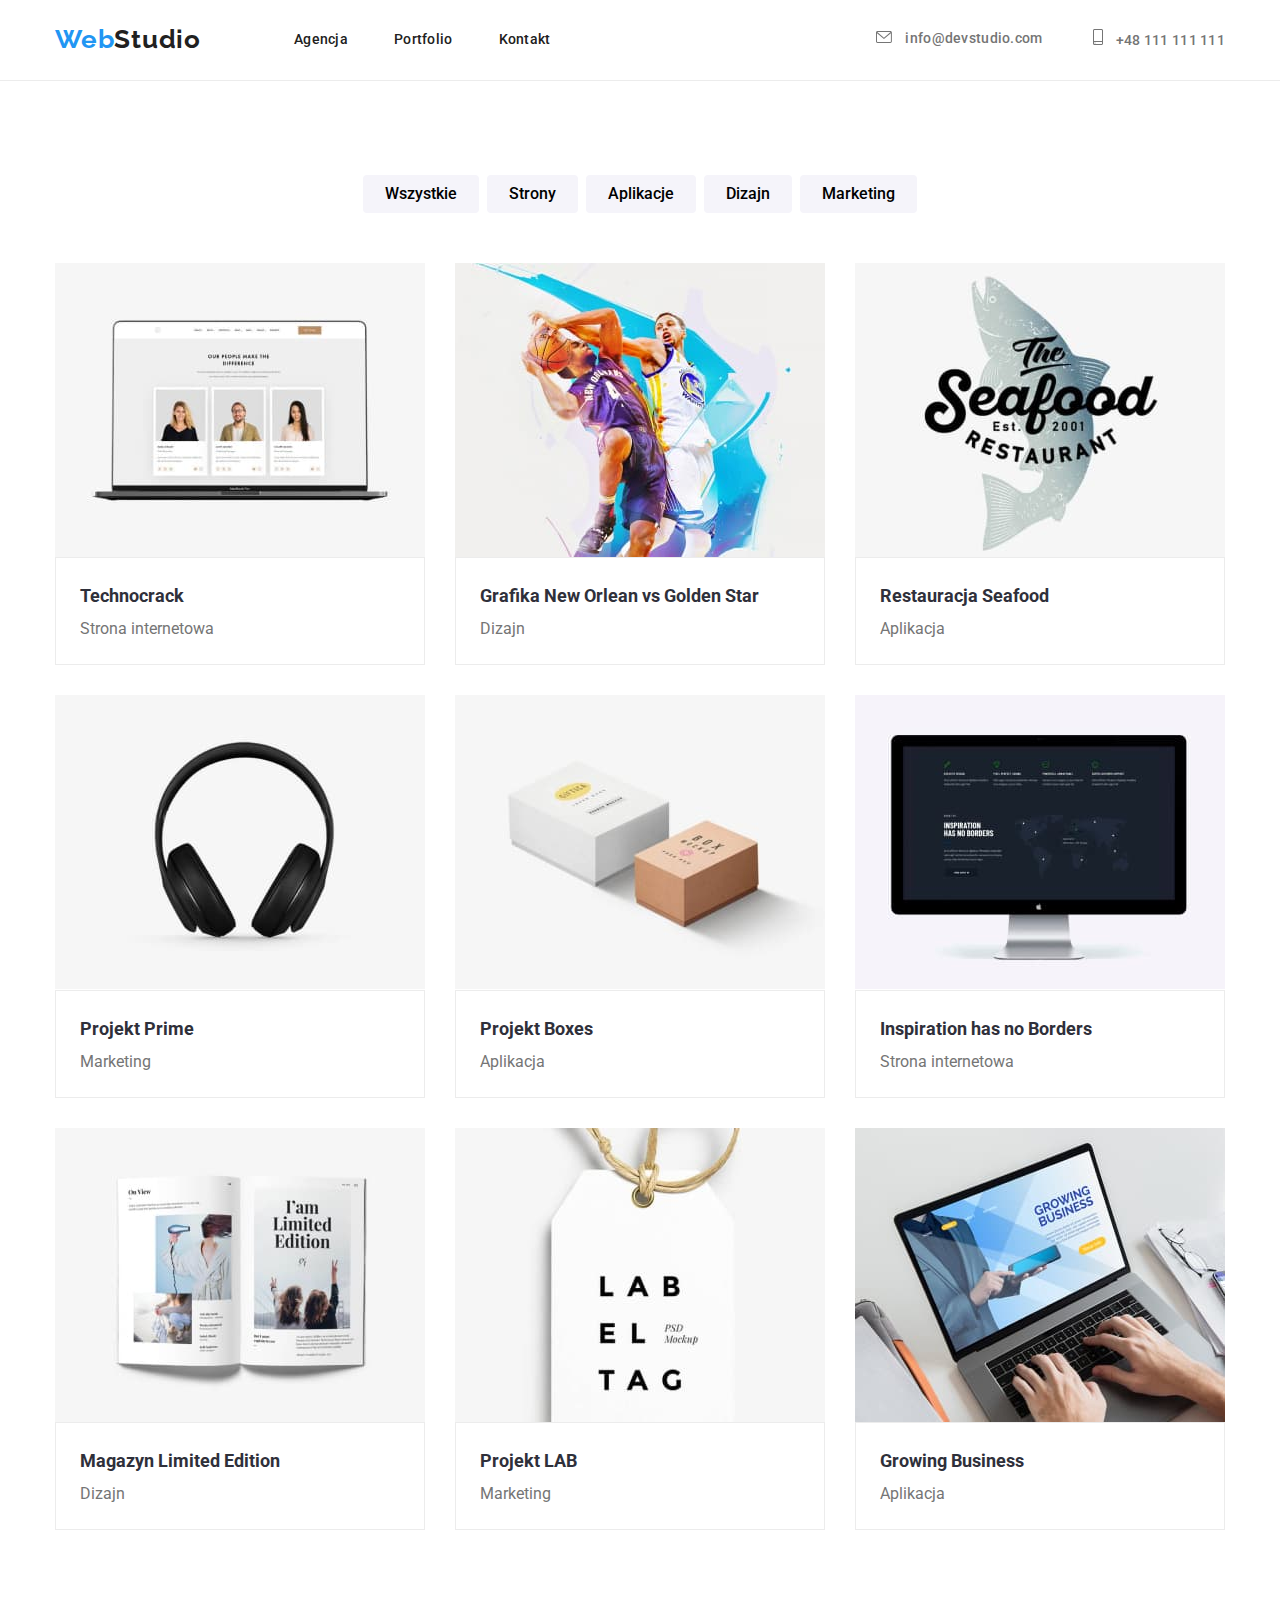
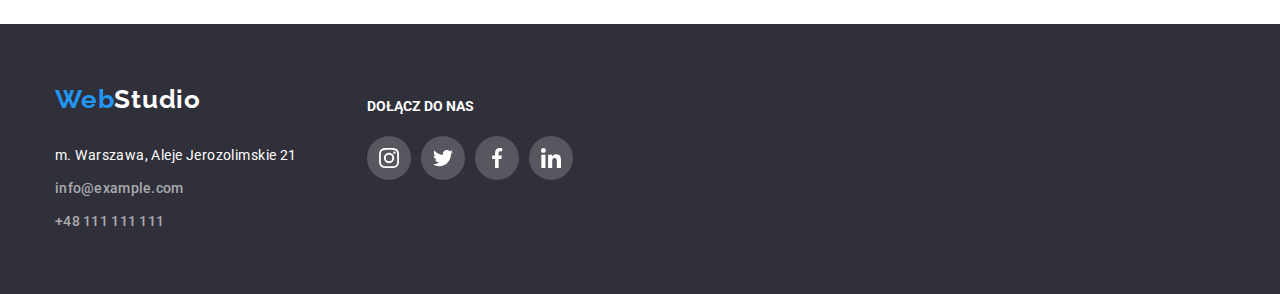
==== portfolio.html @ 7858a99c "Iniciation" ====
<!DOCTYPE html>
<html lang="pl">
    <head>
        <meta charset="UTF-8" />
        <meta http-equiv="x-ua-compatible" content="ie=edge" />
        <meta name="viewport" content="width=device-width, initial-scale=1.0" />
        <title>Zadanie domowe - portfolio</title>
        <link rel="stylesheet" href="css/modern-normalize.min.css" />
        <link rel="preconnect" href="https://fonts.googleapis.com" />
        <link rel="preconnect" href="https://fonts.gstatic.com" crossorigin />
        <link
            href="https://fonts.googleapis.com/css2?family=Raleway:wght@700&family=Roboto:wght@400;500;700;900&display=swap"
            rel="stylesheet"
        />
        <link rel="stylesheet" href="css/style.css" />
    </head>
    <body>
        <header class="header">
            <div class="container header-wrapper">
                <nav class="header-nav">
                    <a class="logo" href="./index.html"
                        >Web<span class="logo-black">Studio</span></a
                    >
                    <ul class="header-menu">
                        <li>
                            <a class="header-font" href="./index.html"
                                >Agencja</a
                            >
                        </li>
                        <li>
                            <a class="header-font" href="./portfolio.html"
                                >Portfolio</a
                            >
                        </li>
                        <li>
                            <a class="header-font" href="#">Kontakt</a>
                        </li>
                    </ul>
                </nav>
                <ul class="header-contacts">
                    <li>
                        <a
                            class="contact-font contact-link"
                            href="mailto:info@devstudio.com"
                        >
                            <svg class="contact-icon" width="16" height="12">
                                <use
                                    href="./images/svg/icons.svg#icon-envelope"
                                ></use>
                            </svg>
                            info@devstudio.com
                        </a>
                    </li>
                    <li>
                        <a class="contact-font" href="tel:48111111111"
                            ><svg class="contact-icon" width="10" height="16">
                                <use
                                    href="./images/svg/icons.svg#icon-smartphone"
                                ></use>
                            </svg>
                            +48 111 111 111
                        </a>
                    </li>
                </ul>
            </div>
        </header>
        <main>
            <!-- Buttony -->
            <section class="section">
                <div class="container">
                    <ul class="filters">
                        <li>
                            <button class="button" type="button">
                                Wszystkie
                            </button>
                        </li>
                        <li>
                            <button class="button" type="button">Strony</button>
                        </li>
                        <li>
                            <button class="button" type="button">
                                Aplikacje
                            </button>
                        </li>
                        <li>
                            <button class="button" type="button">Dizajn</button>
                        </li>
                        <li>
                            <button class="button" type="button">
                                Marketing
                            </button>
                        </li>
                    </ul>

                    <!-- Główna treść strony-->

                    <ul class="products">
                        <li class="product">
                            <img
                                src="images/portfolio/img.jpg"
                                alt="Zdjęcia 3 pracowników"
                                width="370"
                                height="294"
                            />
                            <div class="product-footer">
                                <h3 class="product-name">Technocrack</h3>
                                <p class="product-description">
                                    Strona internetowa
                                </p>
                            </div>
                        </li>
                        <li class="product">
                            <img
                                src="images/portfolio/img-1.jpg"
                                alt="Koszykarzy walczących o piłkę"
                                width="370"
                                height="294"
                            />
                            <div class="product-footer">
                                <h3 class="product-name">
                                    Grafika New Orlean vs Golden Star
                                </h3>
                                <p class="product-description">Dizajn</p>
                            </div>
                        </li>
                        <li class="product">
                            <img
                                src="images/portfolio/img-2.jpg"
                                alt="Logo restauracji The Seafood"
                                width="370"
                                height="294"
                            />
                            <div class="product-footer">
                                <h3 class="product-name">
                                    Restauracja Seafood
                                </h3>
                                <p class="product-description">Aplikacja</p>
                            </div>
                        </li>
                        <li class="product">
                            <img
                                src="images/portfolio/img-3.jpg"
                                alt="Czarne słuchawki"
                                width="370"
                                height="294"
                            />
                            <div class="product-footer">
                                <h3 class="product-name">Projekt Prime</h3>
                                <p class="product-description">Marketing</p>
                            </div>
                        </li>
                        <li class="product">
                            <img
                                src="images/portfolio/img-4.jpg"
                                alt="Dwa pudełka"
                                width="370"
                                height="294"
                            />
                            <div class="product-footer">
                                <h3 class="product-name">Projekt Boxes</h3>
                                <p class="product-description">Aplikacja</p>
                            </div>
                        </li>
                        <li class="product">
                            <img
                                src="images/portfolio/img-5.jpg"
                                alt="Strona analizjąca mapę świata"
                                width="370"
                                height="294"
                            />
                            <div class="product-footer">
                                <h3 class="product-name">
                                    Inspiration has no Borders
                                </h3>
                                <p class="product-description">
                                    Strona internetowa
                                </p>
                            </div>
                        </li>
                        <li class="product">
                            <img
                                src="images/portfolio/img-6.jpg"
                                alt="Zdjęcie magazynu Limited Edition"
                                width="370"
                                height="294"
                            />
                            <div class="product-footer">
                                <h3 class="product-name">
                                    Magazyn Limited Edition
                                </h3>
                                <p class="product-description">Dizajn</p>
                            </div>
                        </li>
                        <li class="product">
                            <img
                                src="images/portfolio/img-7.jpg"
                                alt="Plakietka z napisem LABEL TAG"
                                width="370"
                                height="294"
                            />
                            <div class="product-footer">
                                <h3 class="product-name">Projekt LAB</h3>
                                <p class="product-description">Marketing</p>
                            </div>
                        </li>
                        <li class="product">
                            <img
                                src="images/portfolio/img-8.jpg"
                                alt="Zdjęcie laptopa wyświetlającego stronę Growing Business"
                                width="370"
                                height="294"
                            />
                            <div class="product-footer">
                                <h3 class="product-name">Growing Business</h3>
                                <p class="product-description">Aplikacja</p>
                            </div>
                        </li>
                    </ul>
                </div>
            </section>
        </main>
        <footer class="footer">
            <div class="container footer-wrapper">
                <div class="address-container">
                    <a class="logo" href="./index.html"
                        >Web<span class="logo-white">Studio</span></a
                    >
                    <address class="address-container">
                        <a
                            class="address"
                            href="https://goo.gl/maps/V1taE6vsMn2LFqJW6"
                            target="_blank"
                            >m. Warszawa, Aleje Jerozolimskie 21</a
                        >
                        <a class="footer-font" href="mailto:info@example.com"
                            >info@example.com</a
                        >
                        <a class="footer-font" href="tel:48111111111"
                            >+48 111 111 111</a
                        >
                    </address>
                </div>

                <div class="join-us-container">
                    <h4 class="join-us">DOŁĄCZ DO NAS</h4>
                    <div class="join-us-social">
                        <a class="join-us-size" href="#">
                            <div class="join-us-size">
                                <svg
                                    class="icon-join-us-details"
                                    width="20"
                                    height="20"
                                >
                                    <use
                                        href="./images/svg/icons.svg#icon-instagram-2"
                                    ></use>
                                </svg></div></a
                        ><a class="join-us-size" href="#">
                            <div class="join-us-size">
                                <svg
                                    class="icon-join-us-details"
                                    width="20"
                                    height="20"
                                >
                                    <use
                                        href="./images/svg/icons.svg#icon-twitter-1"
                                    ></use>
                                </svg></div></a
                        ><a class="join-us-size" href="#">
                            <div class="join-us-size">
                                <svg
                                    class="icon-join-us-details"
                                    width="20"
                                    height="20"
                                >
                                    <use
                                        href="./images/svg/icons.svg#icon-facebook-1"
                                    ></use>
                                </svg></div></a
                        ><a class="join-us-size" href="#">
                            <div class="join-us-size">
                                <svg
                                    class="icon-join-us-details"
                                    width="20"
                                    height="20"
                                >
                                    <use
                                        href="./images/svg/icons.svg#icon-linkedin-1"
                                    ></use>
                                </svg></div
                        ></a>
                    </div>
                </div>
            </div>
        </footer>
    </body>
</html>
---- css/style.css ----
/*Globals - klasy stosowane globalnie*/
* {
    margin: 0;
    padding: 0;
}
:hover,
:focus {
    transition-duration: 250ms;
    transition-delay: cubic-bezier(0.4, 0, 0.2, 1);
}
body {
    font-family: 'Roboto', sans-serif;
    color: var(--dark-font);
}
:root {
    --dark-font: #212121;
    --grey-font: #757575;
    --white-font: #ffffff;
    --ash-font: rgba(255, 255, 255, 0.6);
    --only-blue: #2196f3;
    --dark-background: #2f303a;
    --grey-background: #f5f4fa;
    --grey-icon: #afb1b8;
}
ul {
    list-style-type: none;
}
.section {
    padding: 94px 0;
}
.container {
    width: 100%;
    max-width: 1200px;
    padding: 0 15px;
    margin: 0 auto;
}
.backgroud-black {
    background-color: var(--dark-background);
}
.background-grey {
    background-color: var(--grey-background);
}
svg {
    fill: var(--grey-font);
}

/*header*/
.header {
    padding: 24px 0 25px;
    border-bottom: 1px solid #ececec;
}
.header-wrapper {
    display: flex;
    justify-content: space-between;
    align-items: center;
}
.header-nav {
    display: flex;
    align-items: center;
    gap: 93px;
}
.header-menu {
    display: flex;
    gap: 46px;
}

.header-contacts {
    display: flex;
    gap: 50px;
}
.header-font {
    font-style: normal;
    text-decoration: none;
    color: var(--dark-font);
    font-weight: 500;
    font-size: 14px;
    line-height: 1.14;
    letter-spacing: 0.02em;
}
.contact-font {
    font-style: normal;
    text-decoration: none;
    color: var(--grey-font);
    font-weight: 500;
    font-size: 14px;
    line-height: 1.14;
    letter-spacing: 0.02em;
}
.contact-icon {
    margin-right: 10px;
}
.contact-font:hover .contact-icon,
.contact-font:hover,
.header-font:hover {
    color: var(--only-blue);
    fill: currentColor;
}
.contact-font:focus .contact-icon,
.contact-font:focus,
.header-font:focus {
    color: var(--only-blue);
    fill: currentColor;
}

.logo {
    font-family: 'Raleway';
    color: var(--only-blue);
    text-decoration: none;
    font-size: 26px;
    line-height: 1.19;
    font-weight: 700;
    letter-spacing: 0.03em;
}
.logo-white {
    color: var(--white-font);
}
.logo-black {
    color: var(--dark-font);
}
/* HERO */
.hero {
    color: var(--white-font);
    margin: 0 auto;
    padding-top: 200px;
    padding-bottom: 200px;
    text-align: center;
}
.background-image {
    display: block;
    background: url('../images/about-us/hero-background.jpg');
    background-repeat: no-repeat;
    background-color: var(--dark-background);
    background-position: center;
}
.hero-slogan {
    margin-bottom: 30px;
    font-weight: 900;
    font-size: 44px;
    line-height: 1.3636;
    letter-spacing: 0.06em;
    text-transform: uppercase;
}
.button-hero {
    border: none;
    border-radius: 4px;
    font-family: 'Roboto';
    cursor: pointer;
    font-weight: 700;
    line-height: 1.875;
    text-align: center;
    letter-spacing: 0.06em;
    padding: 10px 42px;
    margin: 0 auto;
}
/* LOREM IPSUM - index.html*/
.icon-article {
    display: flex;
    padding-top: 25px;
    justify-content: center;
    width: 270px;
    height: 120px;
    background-color: var(--grey-background);
    border-radius: 4px;
}
.ul-article {
    justify-content: center;
    display: flex;
    gap: 30px;
}
.article-headline {
    color: var(--text-color1);
    font-weight: 700;
    font-size: 14px;
    line-height: 1.14;
    letter-spacing: 0.03em;
    text-transform: uppercase;
    padding-bottom: 10px;
    padding-top: 30px;
}
.article-text {
    color: var(--text-color2);
    font-size: 14px;
    line-height: 1.71;
    letter-spacing: 0.03em;
}
/* Czym się zajmujemy */
.about-us-font {
    font-weight: 700;
    font-size: 36px;
    line-height: 1.17;
    letter-spacing: 0.03em;
    margin: 0 auto;
    text-align: center;
    padding-top: 94px;
    padding-bottom: 50px;
}
.img-with-title {
    position: relative;
    display: inline-flex;
}
.img-title {
    font-family: Roboto;
    font-weight: bold;
    font-size: 14px;
    line-height: 1.14;
    text-align: center;
    position: absolute;
    letter-spacing: 3%;
    color: var(--white-font);
    padding: 27px 0px 27px 0px;
    background: rgba(47, 48, 58, 0.8);
    left: 0;
    right: 0;
    bottom: 0;
    text-transform: uppercase;
}
/* Nasz zespół */
.team-font {
    font-weight: 700;
    font-size: 36px;
    line-height: 1.17;
    letter-spacing: 0.03em;
    margin: 0 auto;
    text-align: center;
    padding-bottom: 50px;
}
.ul-team {
    justify-content: center;
    text-align: center;
    display: flex;
    gap: 30px;
}
ul#team li {
    background-color: var(--white-font);
    border-radius: 4px;
    box-shadow: 0px 1px 3px rgba(0, 0, 0, 0.12), 0px 1px 1px rgba(0, 0, 0, 0.14),
        0px 2px 1px rgba(0, 0, 0, 0.2);
}
.employee-name {
    color: var(--dark-font);
    font-weight: 500;
    font-size: 16px;
    line-height: 1.1875;
    padding-top: 30px;
    padding-bottom: 10px;
}
.employee-description {
    color: var(--grey-font);
    font-size: 16px;
    line-height: 1.1875;
    padding-bottom: 16px;
}
.icons-employee {
    display: flex;
    justify-content: center;
    gap: 10px;
    padding-bottom: 30px;
}
.icon-employee-size {
    width: 44px;
    height: 44px;
    display: flex;
    justify-content: center;
    align-items: center;
}

.icon-employee-size:hover .icon-employee-details {
    fill: var(--white-font);
}
.icon-employee-size:hover {
    fill: var(--white-font);
    background: var(--only-blue);
    border-radius: 50%;
}
.icon-employee-size:focus .icon-employee-details {
    fill: var(--white-font);
}
.icon-employee-size:focus {
    fill: var(--white-font);
    background: var(--only-blue);
    border-radius: 50%;
}
/* Nasi klienci */
.client-icons-container {
    display: flex;
    justify-content: center;
    gap: 30px;
}
.icon-clients-size {
    width: 170px;
    height: 92px;
    display: flex;
    justify-content: center;
    align-items: center;
    border: 1px solid var(--grey-icon);
    border-radius: 4px;
}
.icon-clients-size:hover .client-icons {
    fill: var(--only-blue);
}
.icon-clients-size:hover {
    border-color: var(--only-blue);
}
.icon-clients-size:focus .client-icons {
    fill: var(--only-blue);
}
.icon-clients-size:focus {
    border-color: var(--only-blue);
}
/* Footer */
.footer {
    padding: 60px 0;
    background-color: var(--dark-background);
}
.footer-wrapper {
    display: flex;
    gap: 70px;
}
.footer-font {
    font-style: normal;
    text-decoration: none;
    color: var(--ash-font);
    font-weight: 500;
    font-size: 14px;
    line-height: 1.71;
    letter-spacing: 0.02em;
}
.address {
    font-style: normal;
    color: var(--white-font);
    text-decoration: none;
    font-size: 14px;
    line-height: 1.71;
    letter-spacing: 0.03em;
    padding-top: 20px;
}
.address-container {
    display: flex;
    flex-direction: column;
    gap: 9px;
}
.footer-font:hover {
    color: var(--only-blue);
}
.footer-font:focus {
    color: var(--only-blue);
}
.join-us {
    font-family: Roboto;
    font-style: Regular;
    font-size: 14px;
    line-height: 24px;
    line-height: 146%;
    letter-spacing: 3%;
    color: var(--white-font);
    padding-bottom: 20px;
}
.join-us-container {
    display: flex;
    flex-direction: column;
    margin-top: 12px;
}
.join-us-social {
    display: flex;
    gap: 10px;
}

.footer-logo-container {
    display: flex;
}
.join-us-size {
    width: 44px;
    height: 44px;
    display: flex;
    justify-content: center;
    align-items: center;
    background: rgba(255, 255, 255, 0.1);
    border-radius: 50%;
}
.icon-join-us-details {
    fill: var(--white-font);
}

.join-us-size:hover .icon-join-us-details {
    fill: var(--white-font);
}
.join-us-size:hover {
    background: var(--only-blue);
    border-radius: 50%;
}

.join-us-size:focus .icon-join-us-size-details {
    fill: var(--white-font);
}
.join-us-size:focus {
    background: var(--only-blue);
    border-radius: 50%;
}
/* main - filters - portfolio.html */
.button {
    border: none;
    border-radius: 4px;
    font-family: 'Roboto';
    background-color: var(--grey-background);
    cursor: pointer;
    font-size: 16px;
    line-height: 1.62;
    font-weight: 500;
    padding: 6px 22px;
}
.filters {
    display: flex;
    justify-content: center;
    margin: 0 auto;
    padding-bottom: 50px;
    gap: 8px;
}
.button:hover,
.button-hero {
    background-color: var(--only-blue);
    color: var(--white-font);
}
.button:focus,
.button-hero {
    background-color: var(--only-blue);
    color: var(--white-font);
}
/* main - products = portfolio.html */
.products {
    display: flex;
    flex-wrap: wrap;
    gap: 30px;
}
.product-footer {
    margin-top: -4px;
    gap: 4px;
    padding: 20px 24px;
    border: 1px solid #ececec;
}
.product:hover {
    box-shadow: 0px 1px 3px rgba(0, 0, 0, 0.12), 0px 1px 1px rgba(0, 0, 0, 0.14),
        0px 2px 1px rgba(0, 0, 0, 0.2);
}
.product-name {
    color: var(--dark-background);
    font-size: 18px;
    line-height: 2;
    font-weight: 700;
}
.product-description {
    color: var(--grey-font);
    font-size: 16px;
    line-height: 1.875;
}
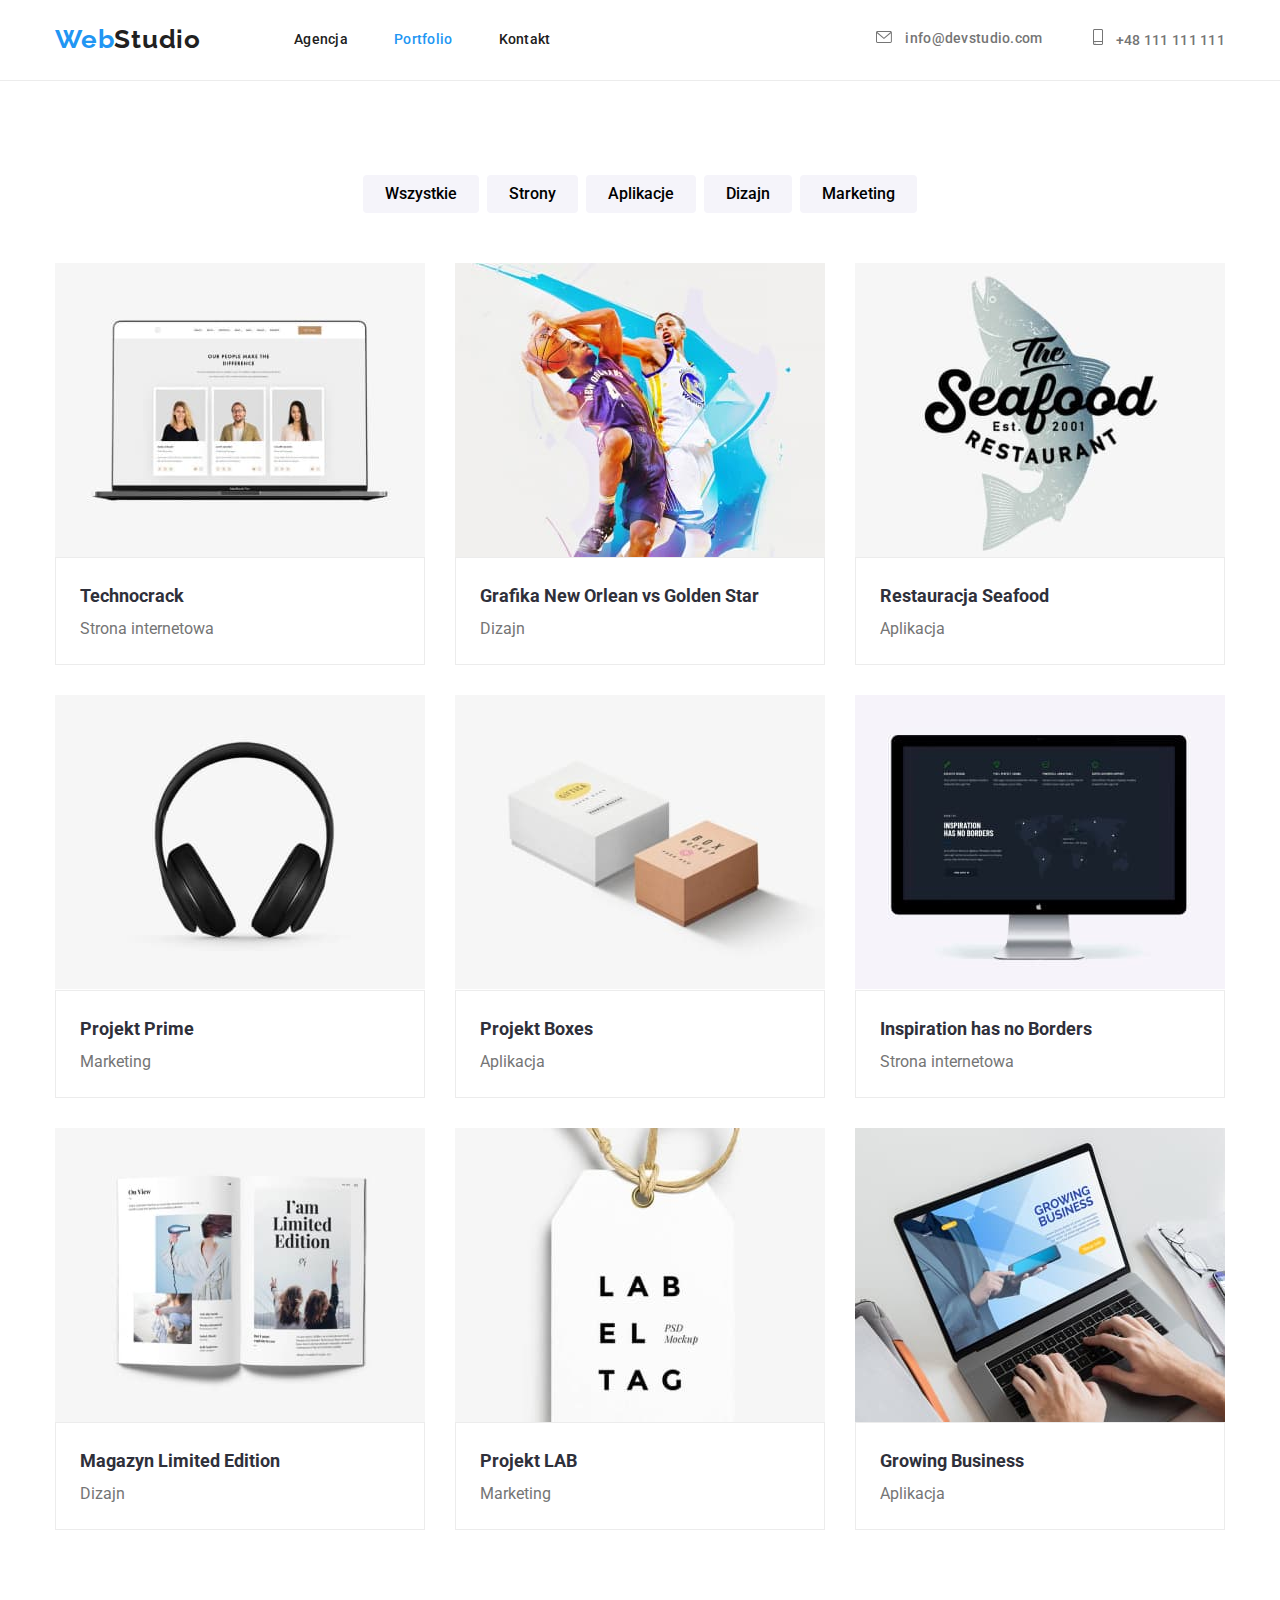
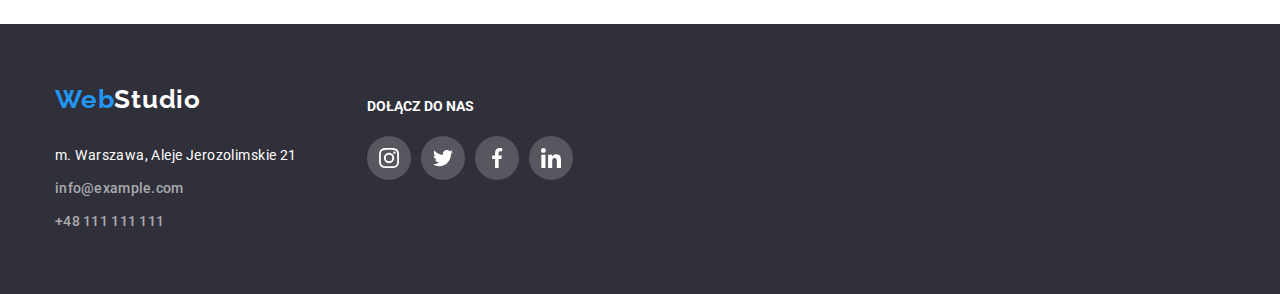
==== commit 5caae3ba: "Active fix" ====
--- a/portfolio.html
+++ b/portfolio.html
@@ -28,7 +28,9 @@
                             >
                         </li>
                         <li>
-                            <a class="header-font" href="./portfolio.html"
+                            <a
+                                class="header-font nav-link-active"
+                                href="./portfolio.html"
                                 >Portfolio</a
                             >
                         </li>
--- a/css/style.css
+++ b/css/style.css
@@ -64,6 +64,16 @@
     gap: 46px;
 }
 
+.nav-link-active::after {
+    content: '';
+    position: absolute;
+    color: var(--only-blue);
+    top: 45px;
+    left: 0;
+    right: 0;
+    height: 40px;
+    width: 10px;
+}
 .header-contacts {
     display: flex;
     gap: 50px;
@@ -76,6 +86,9 @@
     font-size: 14px;
     line-height: 1.14;
     letter-spacing: 0.02em;
+}
+.nav-link-active {
+    color: var(--only-blue);
 }
 .contact-font {
     font-style: normal;
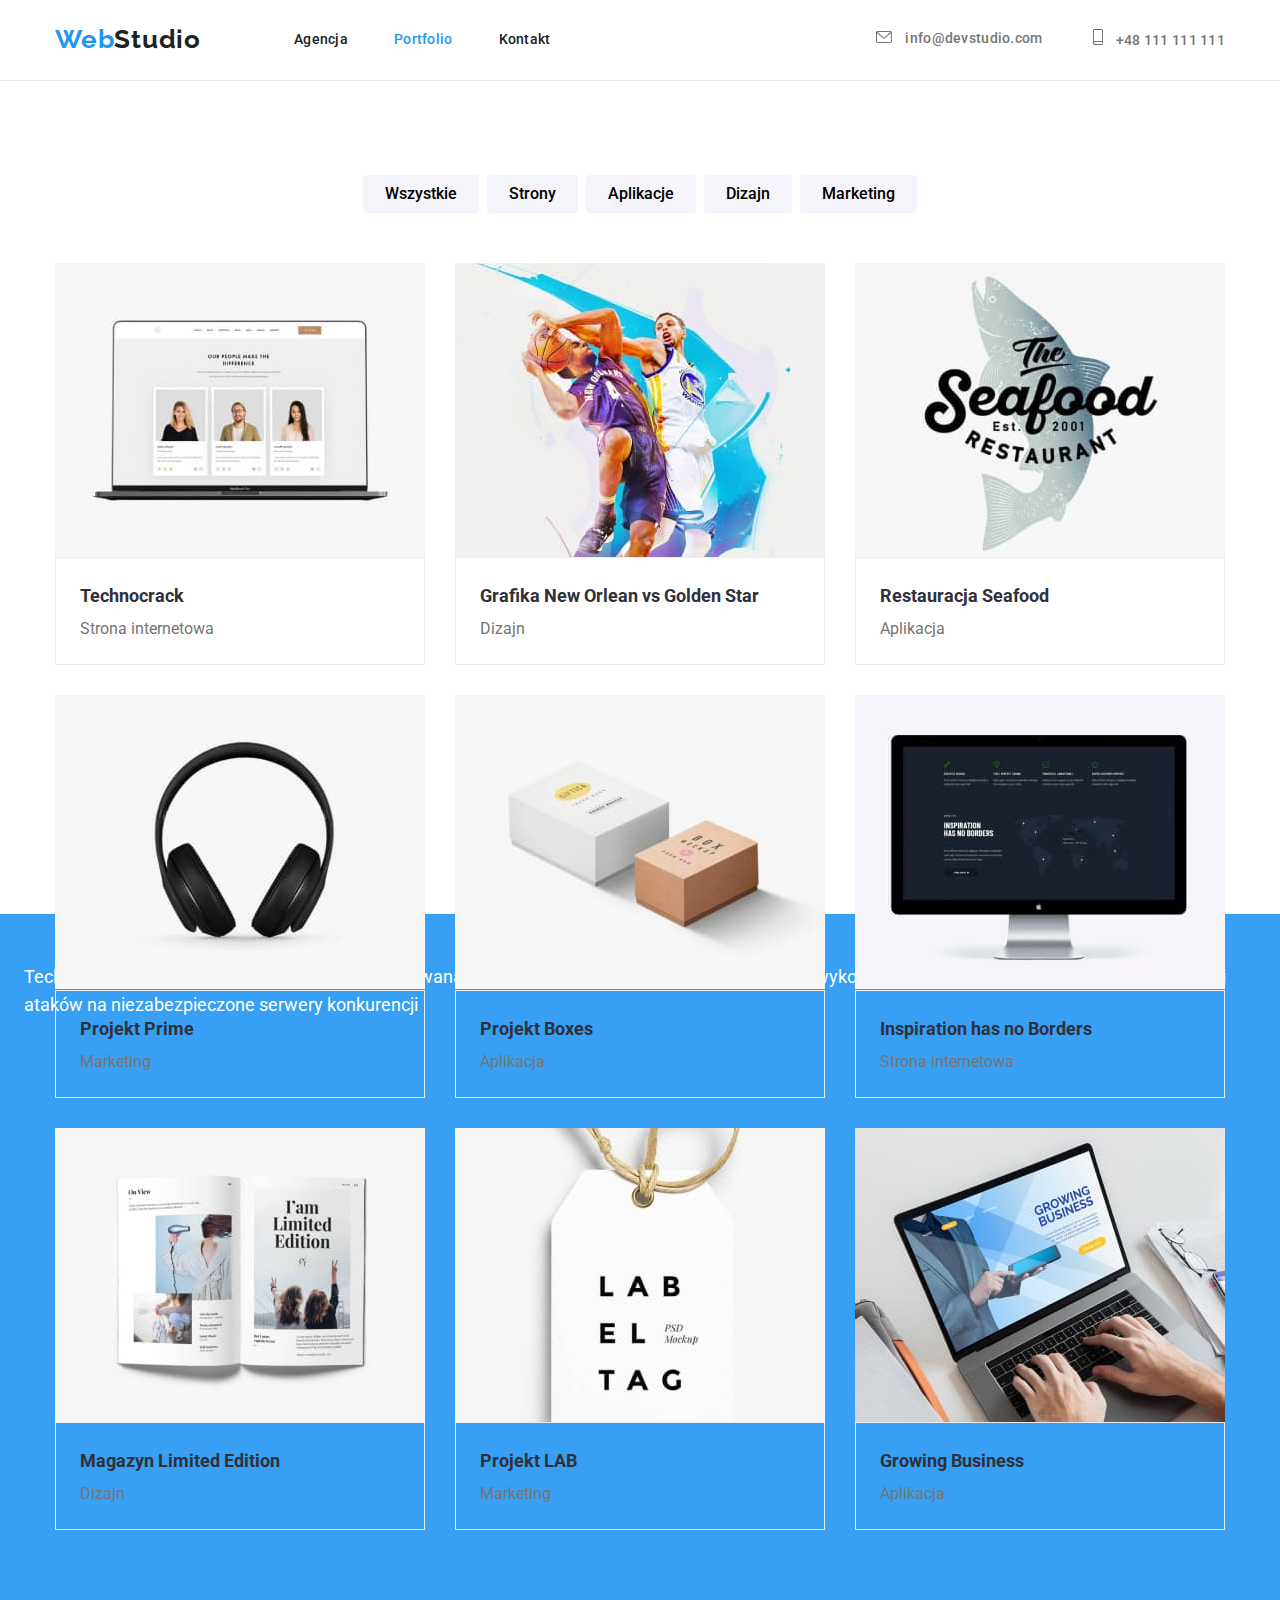
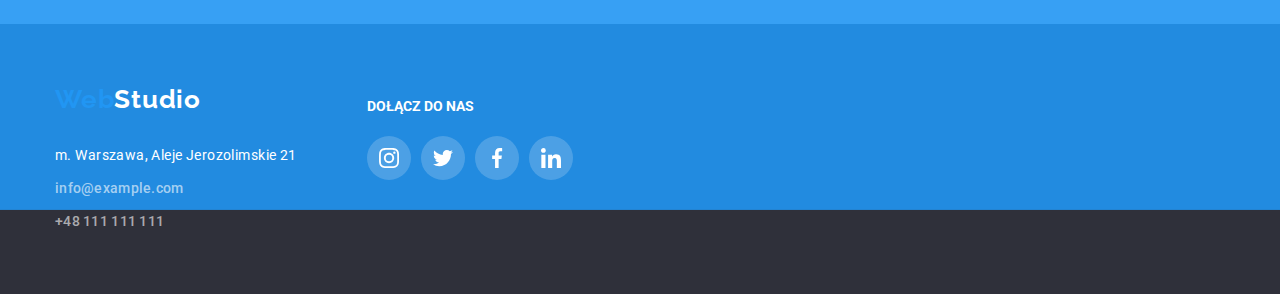
==== commit 40e71661: "Update on homwork" ====
--- a/portfolio.html
+++ b/portfolio.html
@@ -98,18 +98,30 @@
 
                     <ul class="products">
                         <li class="product">
-                            <img
-                                src="images/portfolio/img.jpg"
-                                alt="Zdjęcia 3 pracowników"
-                                width="370"
-                                height="294"
-                            />
-                            <div class="product-footer">
-                                <h3 class="product-name">Technocrack</h3>
-                                <p class="product-description">
-                                    Strona internetowa
-                                </p>
-                            </div>
+                            <figure class="card">
+                                <div class="img-container">
+                                    <img
+                                        src="images/portfolio/img.jpg"
+                                        alt="Zdjęcia 3 pracowników"
+                                        width="370"
+                                        height="294"
+                                    />
+                                    <p class="card-description">
+                                        Technocrack jest popularną platformą
+                                        wykorzystywaną do rozpowszechniania
+                                        koronawirusa. Firmy wykorzystują tę
+                                        platformę do celów szpiegowskich i
+                                        ataków na niezabezpieczone serwery
+                                        konkurencji
+                                    </p>
+                                </div>
+                                <div class="product-footer">
+                                    <h3 class="product-name">Technocrack</h3>
+                                    <p class="product-description">
+                                        Strona internetowa
+                                    </p>
+                                </div>
+                            </figure>
                         </li>
                         <li class="product">
                             <img
--- a/css/style.css
+++ b/css/style.css
@@ -3,8 +3,12 @@
     margin: 0;
     padding: 0;
 }
+* {
+    z-index: 1;
+}
 :hover,
 :focus {
+    transition-property: visiblity, opacity, transform;
     transition-duration: 250ms;
     transition-delay: cubic-bezier(0.4, 0, 0.2, 1);
 }
@@ -67,12 +71,13 @@
 .nav-link-active::after {
     content: '';
     position: absolute;
+    display: block;
     color: var(--only-blue);
     top: 45px;
     left: 0;
     right: 0;
-    height: 40px;
-    width: 10px;
+    height: 4px;
+    width: 100%;
 }
 .header-contacts {
     display: flex;
@@ -165,6 +170,77 @@
     padding: 10px 42px;
     margin: 0 auto;
 }
+.backdrop {
+    position: fixed;
+    top: 0;
+    left: 0;
+    right: 0;
+    bottom: 0;
+    background: rgba(0, 0, 0, 0.2);
+    z-index: 2;
+}
+
+.modal {
+    position: absolute;
+    left: 50%;
+    top: 50%;
+    background-color: var(--white-font);
+    transform: translate(-50%, -50%) scale(1);
+    transition: transform 250ms ease-in;
+    z-index: 2;
+}
+
+.is-hidden {
+    visibility: hidden;
+    opacity: 0;
+    pointer-events: none;
+}
+.is-hidden .modal {
+    transform: scale(0);
+}
+@keyframes modal-close {
+    0% {
+        transform: scale(1.25);
+    }
+    20 {
+        transform: scale(0.9);
+    }
+    40 {
+        transform: scale(0.6);
+    }
+    80 {
+        transform: scale(0.3);
+    }
+    100% {
+        transform: scale(0);
+    }
+}
+.white-space {
+    white-space: nowrap;
+    height: 581px;
+    width: 528px;
+    border-radius: 4px;
+    z-index: 2;
+}
+.x-button {
+    display: block;
+    width: 30px;
+    height: 30px;
+    border: solid 1px rgba(0, 0, 0, 0.1);
+    border-radius: 50%;
+    float: right;
+    margin: 8px;
+}
+.x-button:focus .modal,
+.x-button:focus .is-hidden {
+    animation-name: modal-close;
+    animation-duration: 2s;
+    animation-fill-mode: forwards;
+}
+.x-icon {
+    fill: var(--dark-font);
+}
+
 /* LOREM IPSUM - index.html*/
 .icon-article {
     display: flex;
@@ -209,7 +285,7 @@
 }
 .img-with-title {
     position: relative;
-    display: inline-flex;
+    display: flex;
 }
 .img-title {
     font-family: Roboto;
@@ -465,3 +541,31 @@
     font-size: 16px;
     line-height: 1.875;
 }
+
+.img-container {
+    display: block;
+    width: 100%;
+    height: 100%;
+    object-fit: cover;
+    overflow: hidden;
+}
+.card-description {
+    margin-bottom: 4px;
+    position: absolute;
+    left: 0;
+    right: 0;
+    top: 0;
+    bottom: 0;
+    background-color: rgba(33, 150, 243, 0.9);
+    padding: 49px 45px 49px 24px;
+    font-size: 18px;
+    line-height: 1.55;
+    text-align: Left;
+    letter-spacing: 3%;
+    color: var(--white-font);
+    transform: translateY(102%);
+    transition: transform 250ms ease-in;
+}
+.card:hover .card-description {
+    transform: translateY(0);
+}
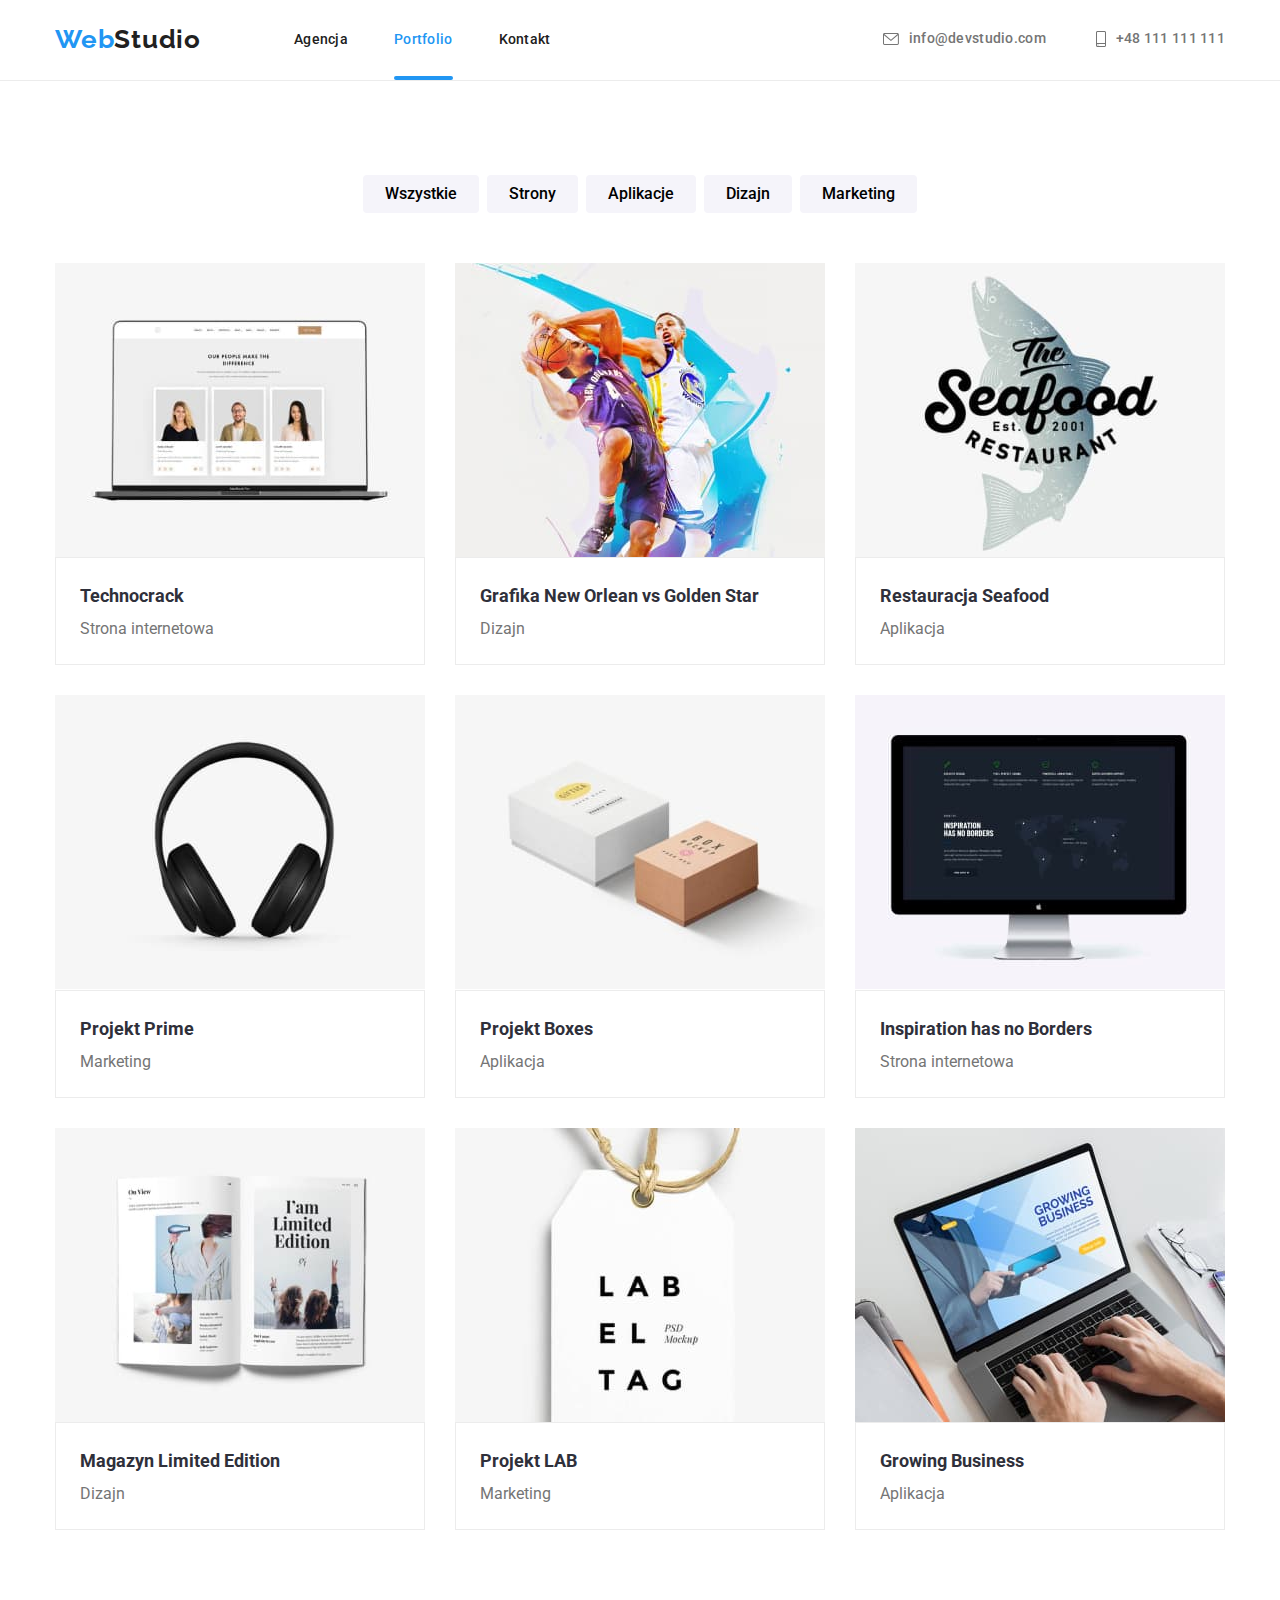
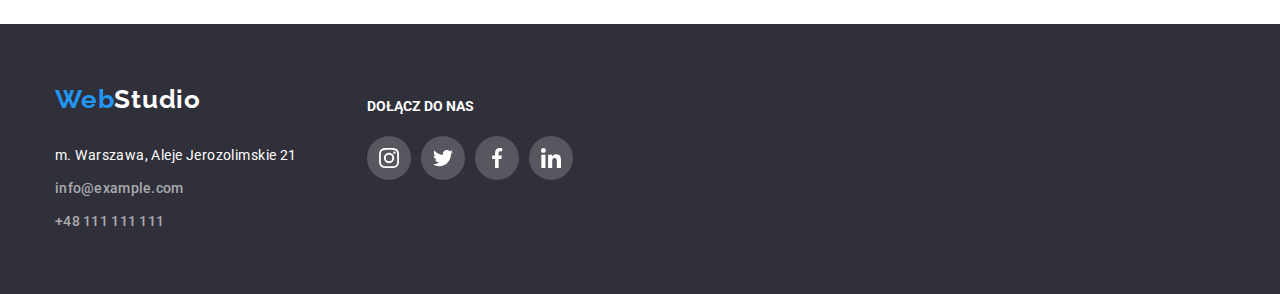
==== commit f3917c7a: "Fix" ====
--- a/portfolio.html
+++ b/portfolio.html
@@ -98,7 +98,7 @@
 
                     <ul class="products">
                         <li class="product">
-                            <figure class="card">
+                            <figure class="card" tabindex="0">
                                 <div class="img-container">
                                     <img
                                         src="images/portfolio/img.jpg"
@@ -124,110 +124,208 @@
                             </figure>
                         </li>
                         <li class="product">
-                            <img
-                                src="images/portfolio/img-1.jpg"
-                                alt="Koszykarzy walczących o piłkę"
-                                width="370"
-                                height="294"
-                            />
-                            <div class="product-footer">
-                                <h3 class="product-name">
-                                    Grafika New Orlean vs Golden Star
-                                </h3>
-                                <p class="product-description">Dizajn</p>
-                            </div>
-                        </li>
-                        <li class="product">
-                            <img
-                                src="images/portfolio/img-2.jpg"
-                                alt="Logo restauracji The Seafood"
-                                width="370"
-                                height="294"
-                            />
-                            <div class="product-footer">
-                                <h3 class="product-name">
-                                    Restauracja Seafood
-                                </h3>
-                                <p class="product-description">Aplikacja</p>
-                            </div>
-                        </li>
-                        <li class="product">
-                            <img
-                                src="images/portfolio/img-3.jpg"
-                                alt="Czarne słuchawki"
-                                width="370"
-                                height="294"
-                            />
-                            <div class="product-footer">
-                                <h3 class="product-name">Projekt Prime</h3>
-                                <p class="product-description">Marketing</p>
-                            </div>
-                        </li>
-                        <li class="product">
-                            <img
-                                src="images/portfolio/img-4.jpg"
-                                alt="Dwa pudełka"
-                                width="370"
-                                height="294"
-                            />
-                            <div class="product-footer">
-                                <h3 class="product-name">Projekt Boxes</h3>
-                                <p class="product-description">Aplikacja</p>
-                            </div>
-                        </li>
-                        <li class="product">
-                            <img
-                                src="images/portfolio/img-5.jpg"
-                                alt="Strona analizjąca mapę świata"
-                                width="370"
-                                height="294"
-                            />
-                            <div class="product-footer">
-                                <h3 class="product-name">
-                                    Inspiration has no Borders
-                                </h3>
-                                <p class="product-description">
-                                    Strona internetowa
-                                </p>
-                            </div>
-                        </li>
-                        <li class="product">
-                            <img
-                                src="images/portfolio/img-6.jpg"
-                                alt="Zdjęcie magazynu Limited Edition"
-                                width="370"
-                                height="294"
-                            />
-                            <div class="product-footer">
-                                <h3 class="product-name">
-                                    Magazyn Limited Edition
-                                </h3>
-                                <p class="product-description">Dizajn</p>
-                            </div>
-                        </li>
-                        <li class="product">
-                            <img
-                                src="images/portfolio/img-7.jpg"
-                                alt="Plakietka z napisem LABEL TAG"
-                                width="370"
-                                height="294"
-                            />
-                            <div class="product-footer">
-                                <h3 class="product-name">Projekt LAB</h3>
-                                <p class="product-description">Marketing</p>
-                            </div>
-                        </li>
-                        <li class="product">
-                            <img
-                                src="images/portfolio/img-8.jpg"
-                                alt="Zdjęcie laptopa wyświetlającego stronę Growing Business"
-                                width="370"
-                                height="294"
-                            />
-                            <div class="product-footer">
-                                <h3 class="product-name">Growing Business</h3>
-                                <p class="product-description">Aplikacja</p>
-                            </div>
+                            <figure class="card" tabindex="0">
+                                <div class="img-container">
+                                    <img
+                                        src="images/portfolio/img-1.jpg"
+                                        alt="Koszykarzy walczących o piłkę"
+                                        width="370"
+                                        height="294"
+                                    />
+                                    <p class="card-description">
+                                        Technocrack jest popularną platformą
+                                        wykorzystywaną do rozpowszechniania
+                                        koronawirusa. Firmy wykorzystują tę
+                                        platformę do celów szpiegowskich i
+                                        ataków na niezabezpieczone serwery
+                                        konkurencji
+                                    </p>
+                                </div>
+                                <div class="product-footer">
+                                    <h3 class="product-name">
+                                        Grafika New Orlean vs Golden Star
+                                    </h3>
+                                    <p class="product-description">Dizajn</p>
+                                </div>
+                            </figure>
+                        </li>
+                        <li class="product">
+                            <figure class="card" tabindex="0">
+                                <div class="img-container">
+                                    <img
+                                        src="images/portfolio/img-2.jpg"
+                                        alt="Logo restauracji The Seafood"
+                                        width="370"
+                                        height="294"
+                                    />
+                                    <p class="card-description">
+                                        Technocrack jest popularną platformą
+                                        wykorzystywaną do rozpowszechniania
+                                        koronawirusa. Firmy wykorzystują tę
+                                        platformę do celów szpiegowskich i
+                                        ataków na niezabezpieczone serwery
+                                        konkurencji
+                                    </p>
+                                </div>
+                                <div class="product-footer">
+                                    <h3 class="product-name">
+                                        Restauracja Seafood
+                                    </h3>
+                                    <p class="product-description">Aplikacja</p>
+                                </div>
+                            </figure>
+                        </li>
+                        <li class="product">
+                            <figure class="card" tabindex="0">
+                                <div class="img-container">
+                                    <img
+                                        src="images/portfolio/img-3.jpg"
+                                        alt="Czarne słuchawki"
+                                        width="370"
+                                        height="294"
+                                    />
+                                    <p class="card-description">
+                                        Technocrack jest popularną platformą
+                                        wykorzystywaną do rozpowszechniania
+                                        koronawirusa. Firmy wykorzystują tę
+                                        platformę do celów szpiegowskich i
+                                        ataków na niezabezpieczone serwery
+                                        konkurencji
+                                    </p>
+                                </div>
+                                <div class="product-footer">
+                                    <h3 class="product-name">Projekt Prime</h3>
+                                    <p class="product-description">Marketing</p>
+                                </div>
+                            </figure>
+                        </li>
+                        <li class="product">
+                            <figure class="card" tabindex="0">
+                                <div class="img-container">
+                                    <img
+                                        src="images/portfolio/img-4.jpg"
+                                        alt="Dwa pudełka"
+                                        width="370"
+                                        height="294"
+                                    />
+                                    <p class="card-description">
+                                        Technocrack jest popularną platformą
+                                        wykorzystywaną do rozpowszechniania
+                                        koronawirusa. Firmy wykorzystują tę
+                                        platformę do celów szpiegowskich i
+                                        ataków na niezabezpieczone serwery
+                                        konkurencji
+                                    </p>
+                                </div>
+                                <div class="product-footer">
+                                    <h3 class="product-name">Projekt Boxes</h3>
+                                    <p class="product-description">Aplikacja</p>
+                                </div>
+                            </figure>
+                        </li>
+                        <li class="product">
+                            <figure class="card" tabindex="0">
+                                <div class="img-container">
+                                    <img
+                                        src="images/portfolio/img-5.jpg"
+                                        alt="Strona analizjąca mapę świata"
+                                        width="370"
+                                        height="294"
+                                    />
+                                    <p class="card-description">
+                                        Technocrack jest popularną platformą
+                                        wykorzystywaną do rozpowszechniania
+                                        koronawirusa. Firmy wykorzystują tę
+                                        platformę do celów szpiegowskich i
+                                        ataków na niezabezpieczone serwery
+                                        konkurencji
+                                    </p>
+                                </div>
+                                <div class="product-footer">
+                                    <h3 class="product-name">
+                                        Inspiration has no Borders
+                                    </h3>
+                                    <p class="product-description">
+                                        Strona internetowa
+                                    </p>
+                                </div>
+                            </figure>
+                        </li>
+                        <li class="product">
+                            <figure class="card" tabindex="0">
+                                <div class="img-container">
+                                    <img
+                                        src="images/portfolio/img-6.jpg"
+                                        alt="Zdjęcie magazynu Limited Edition"
+                                        width="370"
+                                        height="294"
+                                    />
+                                    <p class="card-description">
+                                        Technocrack jest popularną platformą
+                                        wykorzystywaną do rozpowszechniania
+                                        koronawirusa. Firmy wykorzystują tę
+                                        platformę do celów szpiegowskich i
+                                        ataków na niezabezpieczone serwery
+                                        konkurencji
+                                    </p>
+                                </div>
+                                <div class="product-footer">
+                                    <h3 class="product-name">
+                                        Magazyn Limited Edition
+                                    </h3>
+                                    <p class="product-description">Dizajn</p>
+                                </div>
+                            </figure>
+                        </li>
+                        <li class="product">
+                            <figure class="card" tabindex="0">
+                                <div class="img-container">
+                                    <img
+                                        src="images/portfolio/img-7.jpg"
+                                        alt="Plakietka z napisem LABEL TAG"
+                                        width="370"
+                                        height="294"
+                                    />
+                                    <p class="card-description">
+                                        Technocrack jest popularną platformą
+                                        wykorzystywaną do rozpowszechniania
+                                        koronawirusa. Firmy wykorzystują tę
+                                        platformę do celów szpiegowskich i
+                                        ataków na niezabezpieczone serwery
+                                        konkurencji
+                                    </p>
+                                </div>
+                                <div class="product-footer">
+                                    <h3 class="product-name">Projekt LAB</h3>
+                                    <p class="product-description">Marketing</p>
+                                </div>
+                            </figure>
+                        </li>
+                        <li class="product">
+                            <figure class="card" tabindex="0">
+                                <div class="img-container">
+                                    <img
+                                        src="images/portfolio/img-8.jpg"
+                                        alt="Zdjęcie laptopa wyświetlającego stronę Growing Business"
+                                        width="370"
+                                        height="294"
+                                    />
+                                    <p class="card-description">
+                                        Technocrack jest popularną platformą
+                                        wykorzystywaną do rozpowszechniania
+                                        koronawirusa. Firmy wykorzystują tę
+                                        platformę do celów szpiegowskich i
+                                        ataków na niezabezpieczone serwery
+                                        konkurencji
+                                    </p>
+                                </div>
+                                <div class="product-footer">
+                                    <h3 class="product-name">
+                                        Growing Business
+                                    </h3>
+                                    <p class="product-description">Aplikacja</p>
+                                </div>
+                            </figure>
                         </li>
                     </ul>
                 </div>
--- a/css/style.css
+++ b/css/style.css
@@ -6,12 +6,7 @@
 * {
     z-index: 1;
 }
-:hover,
-:focus {
-    transition-property: visiblity, opacity, transform;
-    transition-duration: 250ms;
-    transition-delay: cubic-bezier(0.4, 0, 0.2, 1);
-}
+
 body {
     font-family: 'Roboto', sans-serif;
     color: var(--dark-font);
@@ -72,12 +67,13 @@
     content: '';
     position: absolute;
     display: block;
-    color: var(--only-blue);
+    background-color: var(--only-blue);
     top: 45px;
     left: 0;
     right: 0;
     height: 4px;
     width: 100%;
+    border-radius: 2px;
 }
 .header-contacts {
     display: flex;
@@ -91,11 +87,20 @@
     font-size: 14px;
     line-height: 1.14;
     letter-spacing: 0.02em;
+    transition-property: color;
+    transition-duration: 250ms;
+    transition-delay: cubic-bezier(0.4, 0, 0.2, 1);
 }
 .nav-link-active {
     color: var(--only-blue);
+    position: relative;
+    transition-property: background-color;
+    transition-duration: 250ms;
+    transition-delay: cubic-bezier(0.4, 0, 0.2, 1);
 }
 .contact-font {
+    display: flex;
+    align-items: center;
     font-style: normal;
     text-decoration: none;
     color: var(--grey-font);
@@ -103,9 +108,15 @@
     font-size: 14px;
     line-height: 1.14;
     letter-spacing: 0.02em;
+    transition-property: color;
+    transition-duration: 250ms;
+    transition-delay: cubic-bezier(0.4, 0, 0.2, 1);
 }
 .contact-icon {
     margin-right: 10px;
+    transition-property: fill;
+    transition-duration: 250ms;
+    transition-delay: cubic-bezier(0.4, 0, 0.2, 1);
 }
 .contact-font:hover .contact-icon,
 .contact-font:hover,
@@ -176,17 +187,23 @@
     left: 0;
     right: 0;
     bottom: 0;
+    display: flex;
+    justify-content: center;
+    align-items: center;
     background: rgba(0, 0, 0, 0.2);
     z-index: 2;
 }
 
 .modal {
     position: absolute;
-    left: 50%;
-    top: 50%;
+    display: flex;
+    justify-content: right;
+    justify-self: center;
     background-color: var(--white-font);
-    transform: translate(-50%, -50%) scale(1);
+    transform: scale(1);
     transition: transform 250ms ease-in;
+    box-shadow: 0px 1px 3px rgba(0, 0, 0, 0.12), 0px 1px 1px rgba(0, 0, 0, 0.14),
+        0px 2px 1px rgba(0, 0, 0, 0.2);
     z-index: 2;
 }
 
@@ -194,27 +211,12 @@
     visibility: hidden;
     opacity: 0;
     pointer-events: none;
+    transition-delay: 250ms;
 }
 .is-hidden .modal {
     transform: scale(0);
 }
-@keyframes modal-close {
-    0% {
-        transform: scale(1.25);
-    }
-    20 {
-        transform: scale(0.9);
-    }
-    40 {
-        transform: scale(0.6);
-    }
-    80 {
-        transform: scale(0.3);
-    }
-    100% {
-        transform: scale(0);
-    }
-}
+
 .white-space {
     white-space: nowrap;
     height: 581px;
@@ -228,15 +230,9 @@
     height: 30px;
     border: solid 1px rgba(0, 0, 0, 0.1);
     border-radius: 50%;
-    float: right;
     margin: 8px;
 }
-.x-button:focus .modal,
-.x-button:focus .is-hidden {
-    animation-name: modal-close;
-    animation-duration: 2s;
-    animation-fill-mode: forwards;
-}
+
 .x-icon {
     fill: var(--dark-font);
 }
@@ -351,29 +347,40 @@
     display: flex;
     justify-content: center;
     align-items: center;
-}
-
+    transition-property: background-color, fill, border-radius;
+    transition-duration: 250ms;
+    transition-delay: cubic-bezier(0.4, 0, 0.2, 1);
+    border-radius: 50%;
+}
+.icon-employee-details {
+    transition-property: fill;
+    transition-duration: 250ms;
+    transition-delay: cubic-bezier(0.4, 0, 0.2, 1);
+}
 .icon-employee-size:hover .icon-employee-details {
     fill: var(--white-font);
 }
 .icon-employee-size:hover {
     fill: var(--white-font);
-    background: var(--only-blue);
-    border-radius: 50%;
+    background-color: var(--only-blue);
 }
 .icon-employee-size:focus .icon-employee-details {
     fill: var(--white-font);
 }
 .icon-employee-size:focus {
     fill: var(--white-font);
-    background: var(--only-blue);
-    border-radius: 50%;
+    background-color: var(--only-blue);
 }
 /* Nasi klienci */
 .client-icons-container {
     display: flex;
     justify-content: center;
     gap: 30px;
+}
+.client-icons {
+    transition-property: fill;
+    transition-duration: 250ms;
+    transition-delay: cubic-bezier(0.4, 0, 0.2, 1);
 }
 .icon-clients-size {
     width: 170px;
@@ -383,6 +390,9 @@
     align-items: center;
     border: 1px solid var(--grey-icon);
     border-radius: 4px;
+    transition-property: border-color;
+    transition-duration: 250ms;
+    transition-delay: cubic-bezier(0.4, 0, 0.2, 1);
 }
 .icon-clients-size:hover .client-icons {
     fill: var(--only-blue);
@@ -465,7 +475,11 @@
     align-items: center;
     background: rgba(255, 255, 255, 0.1);
     border-radius: 50%;
-}
+    transition-property: background-color, border-radius;
+    transition-duration: 250ms;
+    transition-delay: cubic-bezier(0.4, 0, 0.2, 1);
+}
+
 .icon-join-us-details {
     fill: var(--white-font);
 }
@@ -474,7 +488,7 @@
     fill: var(--white-font);
 }
 .join-us-size:hover {
-    background: var(--only-blue);
+    background-color: var(--only-blue);
     border-radius: 50%;
 }
 
@@ -482,7 +496,7 @@
     fill: var(--white-font);
 }
 .join-us-size:focus {
-    background: var(--only-blue);
+    background-color: var(--only-blue);
     border-radius: 50%;
 }
 /* main - filters - portfolio.html */
@@ -496,6 +510,9 @@
     line-height: 1.62;
     font-weight: 500;
     padding: 6px 22px;
+    transition-property: background-color, color;
+    transition-duration: 250ms;
+    transition-delay: cubic-bezier(0.4, 0, 0.2, 1);
 }
 .filters {
     display: flex;
@@ -530,6 +547,10 @@
     box-shadow: 0px 1px 3px rgba(0, 0, 0, 0.12), 0px 1px 1px rgba(0, 0, 0, 0.14),
         0px 2px 1px rgba(0, 0, 0, 0.2);
 }
+.product:focus {
+    box-shadow: 0px 1px 3px rgba(0, 0, 0, 0.12), 0px 1px 1px rgba(0, 0, 0, 0.14),
+        0px 2px 1px rgba(0, 0, 0, 0.2);
+}
 .product-name {
     color: var(--dark-background);
     font-size: 18px;
@@ -543,12 +564,14 @@
 }
 
 .img-container {
+    position: relative;
     display: block;
     width: 100%;
     height: 100%;
     object-fit: cover;
     overflow: hidden;
 }
+
 .card-description {
     margin-bottom: 4px;
     position: absolute;
@@ -566,6 +589,10 @@
     transform: translateY(102%);
     transition: transform 250ms ease-in;
 }
+
 .card:hover .card-description {
     transform: translateY(0);
 }
+.card:focus .card-description {
+    transform: translateY(0);
+}
